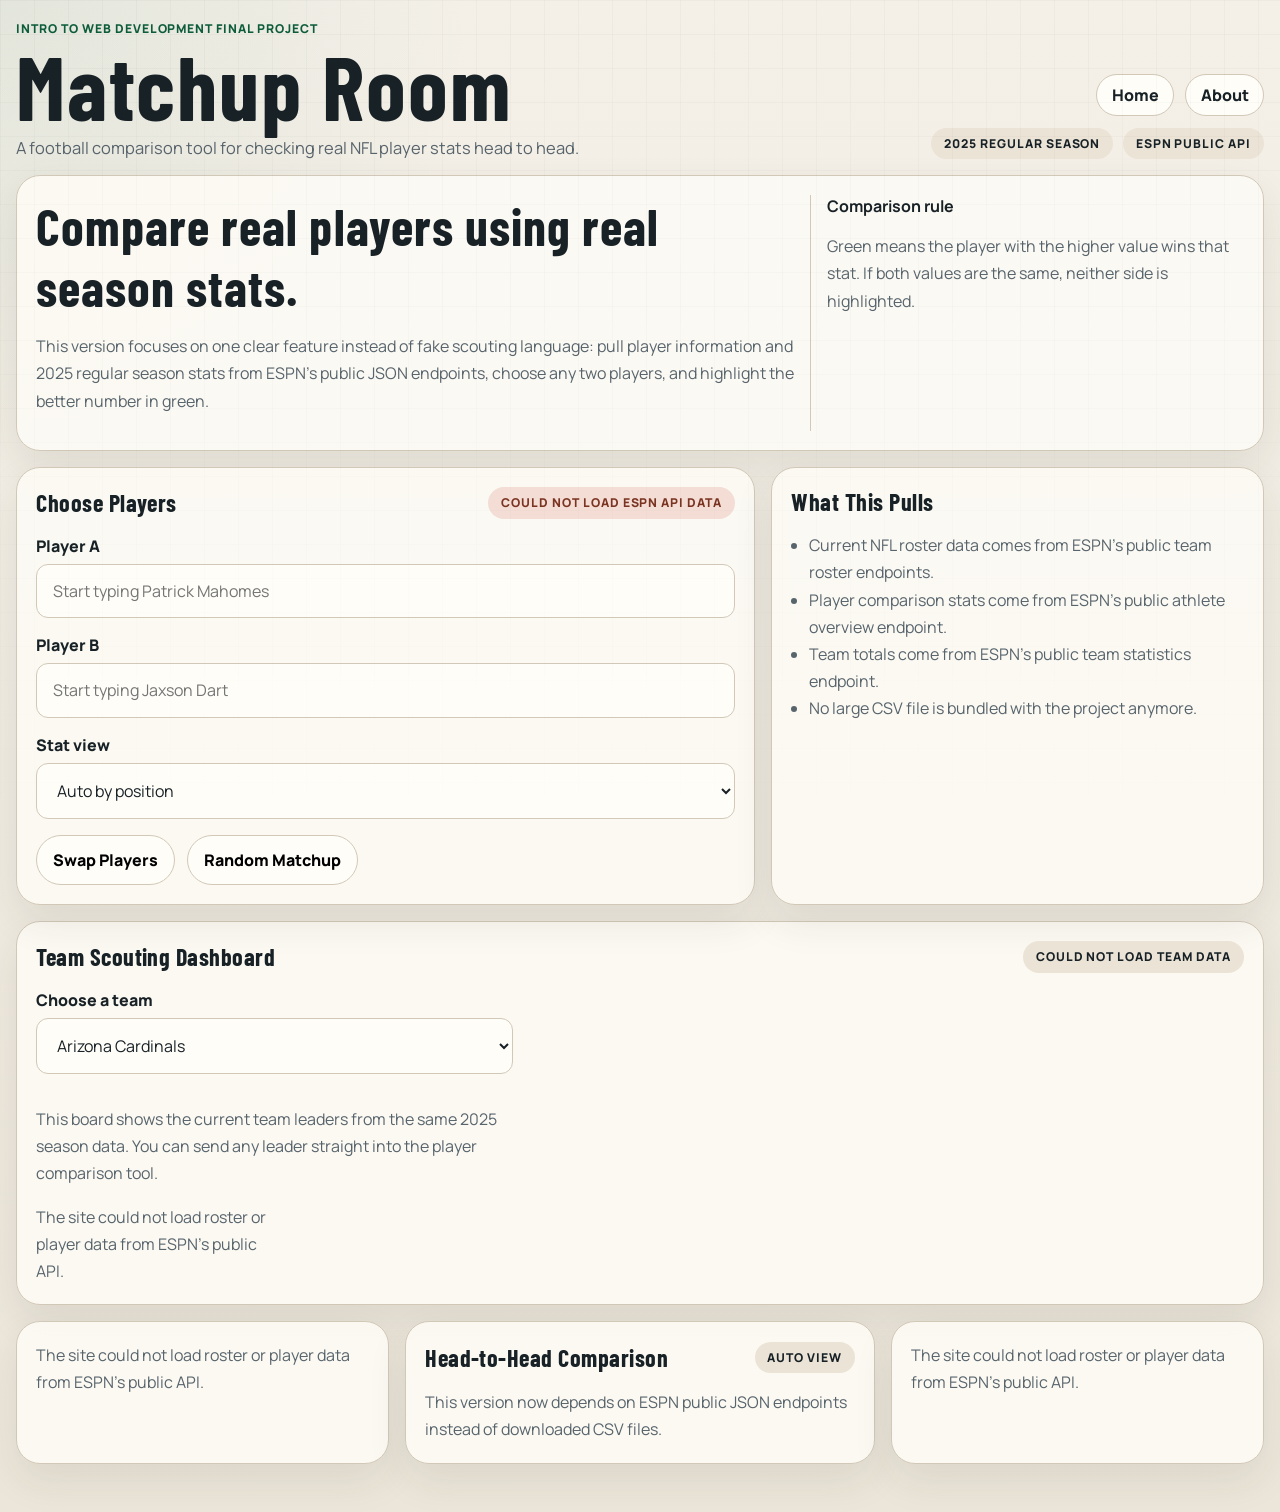
==== index.html @ 2b2e4fbb "Overhaul. Forgot to create repo intitially:" ====
<!DOCTYPE html>
<html lang="en">
  <head>
    <meta charset="UTF-8" />
    <meta name="viewport" content="width=device-width, initial-scale=1.0" />
    <title>Matchup Room | NFL Player Comparison</title>
    <meta
      name="description"
      content="Matchup Room is an NFL player comparison site that pulls real player data and season stats so users can run head-to-head comparisons."
    />
    <link rel="preconnect" href="https://fonts.googleapis.com" />
    <link rel="preconnect" href="https://fonts.gstatic.com" crossorigin />
    <link
      href="https://fonts.googleapis.com/css2?family=Barlow+Condensed:wght@500;600;700&family=Manrope:wght@400;500;700;800&display=swap"
      rel="stylesheet"
    />
    <link rel="stylesheet" href="style.css" />
  </head>
  <body>
    <div class="site-shell">
      <header class="site-header">
        <div>
          <p class="eyebrow">Intro to Web Development Final Project</p>
          <h1>Matchup Room</h1>
          <p class="subhead">
            A football comparison tool for checking real NFL player stats head to head.
          </p>
        </div>
        <div class="header-side">
          <nav class="site-nav" aria-label="Main navigation">
            <a href="index.html">Home</a>
            <a href="about.html">About</a>
          </nav>
          <div class="header-note">
            <span class="chip">2025 Regular Season</span>
            <span class="chip">ESPN public API</span>
          </div>
        </div>
      </header>

      <main>
        <section class="hero card">
          <div class="hero-copy">
            <h2>Compare real players using real season stats.</h2>
            <p>
              This version focuses on one clear feature instead of fake scouting language:
              pull player information and 2025 regular season stats from ESPN's public
              JSON endpoints, choose any two players, and highlight the better number in
              green.
            </p>
          </div>
          <div class="hero-rules">
            <strong>Comparison rule</strong>
            <p>
              Green means the player with the higher value wins that stat. If both values
              are the same, neither side is highlighted.
            </p>
          </div>
        </section>

        <section class="controls-grid">
          <article class="card control-card">
            <div class="section-topline">
              <h2>Choose Players</h2>
              <span id="load-status" class="status">Loading data...</span>
            </div>

            <div class="control-group">
              <label for="player-a-search">Player A</label>
              <input
                id="player-a-search"
                type="search"
                list="player-options"
                placeholder="Start typing Patrick Mahomes"
                autocomplete="off"
              />
            </div>

            <div class="control-group">
              <label for="player-b-search">Player B</label>
              <input
                id="player-b-search"
                type="search"
                list="player-options"
                placeholder="Start typing Jaxson Dart"
                autocomplete="off"
              />
            </div>

            <datalist id="player-options"></datalist>

            <div class="control-group">
              <label for="stat-view">Stat view</label>
              <select id="stat-view" aria-label="Choose which stats to compare">
                <option value="auto">Auto by position</option>
                <option value="passing">Passing</option>
                <option value="rushing">Rushing</option>
                <option value="receiving">Receiving</option>
                <option value="defense">Defense</option>
                <option value="all">All-around</option>
              </select>
            </div>

            <div class="control-actions">
              <button id="swap-button" type="button">Swap Players</button>
              <button id="random-button" type="button">Random Matchup</button>
            </div>
          </article>

          <article class="card source-card">
            <div class="section-topline">
              <h2>What This Pulls</h2>
            </div>
            <ul class="source-list">
              <li>Current NFL roster data comes from ESPN's public team roster endpoints.</li>
              <li>Player comparison stats come from ESPN's public athlete overview endpoint.</li>
              <li>Team totals come from ESPN's public team statistics endpoint.</li>
              <li>No large CSV file is bundled with the project anymore.</li>
            </ul>
          </article>
        </section>

        <section class="card team-dashboard">
          <div class="section-topline">
            <h2>Team Scouting Dashboard</h2>
            <span id="team-status" class="chip">Waiting for team data</span>
          </div>

          <div class="team-dashboard-layout">
            <div class="team-controls">
              <div class="control-group">
                <label for="team-select">Choose a team</label>
                <select id="team-select" aria-label="Choose a team to scout"></select>
              </div>

              <p class="team-note">
                This board shows the current team leaders from the same 2025 season data.
                You can send any leader straight into the player comparison tool.
              </p>

              <div id="team-summary" class="team-summary"></div>
            </div>

            <div id="team-leaders" class="team-leaders" aria-live="polite"></div>
          </div>
        </section>

        <section class="comparison-grid">
          <article class="card player-panel" id="player-a-panel"></article>
          <article class="card board-panel">
            <div class="section-topline">
              <h2 id="board-title">Head-to-Head Comparison</h2>
              <span id="board-mode" class="chip">Auto view</span>
            </div>
            <div id="comparison-table" class="comparison-table" aria-live="polite"></div>
          </article>
          <article class="card player-panel" id="player-b-panel"></article>
        </section>
      </main>
    </div>

    <script src="script.js"></script>
  </body>
</html>
---- style.css ----
:root {
  --bg: #f3efe4;
  --panel: #fcfaf4;
  --panel-strong: #f8f4eb;
  --border: #d2c8b8;
  --text: #172126;
  --muted: #58646c;
  --accent: #1f6f50;
  --accent-strong: #0d5c3a;
  --accent-soft: #d9f0e2;
  --loss-soft: #f3ddd5;
  --shadow: 0 16px 40px rgba(44, 41, 35, 0.09);
  --radius-lg: 24px;
  --radius-md: 18px;
  --radius-sm: 12px;
  --max-width: 1320px;
}

* {
  box-sizing: border-box;
}

body {
  margin: 0;
  min-height: 100vh;
  color: var(--text);
  font-family: "Manrope", sans-serif;
  background:
    radial-gradient(circle at top left, rgba(31, 111, 80, 0.08), transparent 24%),
    linear-gradient(180deg, #f4f0e8 0%, #ece6da 100%);
}

body::before {
  content: "";
  position: fixed;
  inset: 0;
  pointer-events: none;
  background-image:
    linear-gradient(rgba(23, 33, 38, 0.04) 1px, transparent 1px),
    linear-gradient(90deg, rgba(23, 33, 38, 0.04) 1px, transparent 1px);
  background-size: 34px 34px;
  mask-image: linear-gradient(180deg, rgba(0, 0, 0, 0.72), transparent 95%);
}

.site-shell {
  width: min(var(--max-width), calc(100% - 2rem));
  margin: 0 auto;
  padding: 1.25rem 0 3rem;
}

.site-header {
  display: flex;
  justify-content: space-between;
  gap: 1rem;
  align-items: end;
  margin-bottom: 1rem;
}

.header-side {
  display: grid;
  justify-items: end;
  gap: 0.75rem;
}

.site-nav {
  display: flex;
  gap: 0.7rem;
  flex-wrap: wrap;
}

.site-nav a {
  color: var(--text);
  text-decoration: none;
  font-weight: 800;
  padding: 0.55rem 0.9rem;
  border: 1px solid var(--border);
  border-radius: 999px;
  background: #fffdf8;
}

.site-nav a:hover,
.site-nav a:focus {
  background: #f7f1e7;
}

.eyebrow,
.chip,
.status,
.player-meta,
.data-note,
.stat-key {
  text-transform: uppercase;
  letter-spacing: 0.08em;
  font-size: 0.76rem;
}

.eyebrow {
  margin: 0 0 0.5rem;
  color: var(--accent-strong);
  font-weight: 800;
}

h1,
h2,
h3 {
  margin: 0;
  font-family: "Barlow Condensed", sans-serif;
  letter-spacing: 0.02em;
}

h1 {
  font-size: clamp(3rem, 7vw, 5.6rem);
  line-height: 0.9;
}

.subhead {
  margin: 0.65rem 0 0;
  color: var(--muted);
  max-width: 40rem;
  font-size: 1.03rem;
}

.header-note {
  display: flex;
  flex-wrap: wrap;
  gap: 0.6rem;
}

.chip,
.status {
  display: inline-flex;
  align-items: center;
  border-radius: 999px;
  padding: 0.45rem 0.8rem;
  background: #ebe3d6;
  color: var(--text);
  font-weight: 800;
}

.status.ready {
  background: var(--accent-soft);
  color: var(--accent-strong);
}

.status.error {
  background: var(--loss-soft);
  color: #7b3422;
}

.card {
  background: rgba(252, 250, 244, 0.95);
  border: 1px solid var(--border);
  border-radius: var(--radius-lg);
  box-shadow: var(--shadow);
}

.hero,
.controls-grid,
.comparison-grid,
.team-dashboard-layout,
.team-leaders {
  display: grid;
  gap: 1rem;
}

.hero {
  grid-template-columns: 1.4fr 0.8fr;
  padding: 1.2rem;
  margin-bottom: 1rem;
}

.hero h2 {
  font-size: clamp(2rem, 4vw, 3.2rem);
  margin-bottom: 0.6rem;
}

.hero p,
.source-list,
.bio,
.empty-state {
  line-height: 1.7;
  color: var(--muted);
}

.hero-rules {
  border-left: 1px solid var(--border);
  padding-left: 1rem;
}

.controls-grid {
  grid-template-columns: 1.2fr 0.8fr;
  margin-bottom: 1rem;
}

.team-dashboard {
  padding: 1.2rem;
  margin-bottom: 1rem;
}

.about-layout {
  display: grid;
  gap: 1rem;
}

.about-card {
  padding: 1.2rem;
}

.about-card h2 {
  margin-bottom: 0.6rem;
}

.about-card p {
  margin-top: 0;
  line-height: 1.7;
  color: var(--muted);
}

.team-dashboard-layout {
  grid-template-columns: 0.8fr 1.2fr;
  align-items: start;
}

.team-controls {
  display: grid;
  gap: 1rem;
}

.team-note {
  margin: 0;
  color: var(--muted);
  line-height: 1.7;
}

.team-summary {
  display: grid;
  grid-template-columns: repeat(2, 1fr);
  gap: 0.75rem;
}

.team-leaders {
  grid-template-columns: repeat(2, 1fr);
}

.leader-card {
  padding: 1rem;
  border-radius: var(--radius-md);
  background: #fffdf8;
  border: 1px solid var(--border);
}

.leader-card h3 {
  font-size: 1.75rem;
  line-height: 0.95;
  margin-bottom: 0.35rem;
}

.leader-label {
  color: var(--accent-strong);
  font-weight: 800;
  margin-bottom: 0.35rem;
}

.leader-value {
  display: inline-flex;
  margin-top: 0.8rem;
  margin-bottom: 0.8rem;
  padding: 0.45rem 0.75rem;
  border-radius: 999px;
  background: var(--accent-soft);
  color: var(--accent-strong);
  font-weight: 800;
}

.leader-actions {
  display: flex;
  gap: 0.6rem;
  flex-wrap: wrap;
}

.control-card,
.source-card,
.player-panel,
.board-panel {
  padding: 1.2rem;
}

.section-topline {
  display: flex;
  justify-content: space-between;
  gap: 1rem;
  align-items: center;
  margin-bottom: 1rem;
}

.control-group {
  margin-bottom: 1rem;
}

label {
  display: block;
  margin-bottom: 0.45rem;
  font-weight: 800;
}

input,
select,
button {
  font: inherit;
}

input,
select {
  width: 100%;
  padding: 0.95rem 1rem;
  border: 1px solid var(--border);
  border-radius: var(--radius-sm);
  background: #fffdf8;
  color: var(--text);
}

input:focus,
select:focus,
button:focus {
  outline: 2px solid rgba(31, 111, 80, 0.26);
  outline-offset: 2px;
}

.control-actions {
  display: flex;
  gap: 0.75rem;
}

button {
  border: 1px solid var(--border);
  border-radius: 999px;
  padding: 0.8rem 1rem;
  background: #fffdf8;
  cursor: pointer;
  font-weight: 800;
  transition: transform 150ms ease, background 150ms ease;
}

button:hover {
  transform: translateY(-1px);
  background: #f7f1e7;
}

.source-list {
  margin: 0;
  padding-left: 1.1rem;
}

.comparison-grid {
  grid-template-columns: 0.92fr 1.16fr 0.92fr;
}

.player-panel {
  display: grid;
  gap: 1rem;
  align-content: start;
}

.player-card-top {
  display: flex;
  justify-content: space-between;
  gap: 1rem;
  align-items: start;
}

.headshot {
  width: 84px;
  height: 84px;
  object-fit: cover;
  border-radius: 18px;
  background: #e8e2d8;
  border: 1px solid var(--border);
}

.player-panel h3 {
  font-size: 2rem;
  line-height: 0.95;
}

.player-meta {
  color: var(--accent-strong);
  font-weight: 800;
  margin-bottom: 0.45rem;
}

.bio {
  margin: 0;
}

.mini-grid {
  display: grid;
  grid-template-columns: repeat(2, 1fr);
  gap: 0.75rem;
}

.mini-stat {
  padding: 0.8rem;
  border-radius: var(--radius-sm);
  background: var(--panel-strong);
  border: 1px solid var(--border);
}

.mini-stat strong {
  display: block;
  margin-top: 0.25rem;
  font-size: 1.2rem;
}

.board-panel {
  overflow: hidden;
}

.comparison-table {
  display: grid;
  gap: 0.55rem;
}

.comparison-row,
.comparison-head {
  display: grid;
  grid-template-columns: 1fr 0.92fr 1fr;
  gap: 0.75rem;
  align-items: center;
}

.comparison-head {
  font-size: 0.82rem;
  color: var(--muted);
  font-weight: 800;
}

.comparison-row {
  padding: 0.7rem;
  border: 1px solid var(--border);
  border-radius: 14px;
  background: #fffdf8;
}

.value-box,
.label-box {
  padding: 0.8rem;
  border-radius: 12px;
  min-height: 68px;
  display: grid;
  align-content: center;
}

.label-box {
  text-align: center;
  background: #f4eee2;
}

.value-box {
  background: #f8f4eb;
  border: 1px solid #ebe1d0;
}

.value-box.win {
  background: var(--accent-soft);
  border-color: #a6d5bc;
}

.value-box.loss {
  background: #f7f2ea;
}

.value-box strong,
.label-box strong {
  display: block;
  font-size: 1.35rem;
}

.value-box span,
.label-box span {
  color: var(--muted);
  font-size: 0.9rem;
}

.empty-state {
  margin: 0;
}

@media (max-width: 1080px) {
  .hero,
  .controls-grid,
  .comparison-grid,
  .team-dashboard-layout {
    grid-template-columns: 1fr;
  }

  .hero-rules {
    border-left: 0;
    border-top: 1px solid var(--border);
    padding-left: 0;
    padding-top: 1rem;
  }
}

@media (max-width: 640px) {
  .site-shell {
    width: min(100% - 1rem, var(--max-width));
  }

  .site-header,
  .header-side,
  .section-topline,
  .control-actions,
  .leader-actions,
  .comparison-head,
  .comparison-row,
  .player-card-top {
    display: block;
  }

  .comparison-head {
    margin-bottom: 0.5rem;
  }

  .comparison-head > div,
  .comparison-row > div {
    margin-bottom: 0.55rem;
  }

  .team-summary,
  .team-leaders {
    grid-template-columns: 1fr;
  }
}
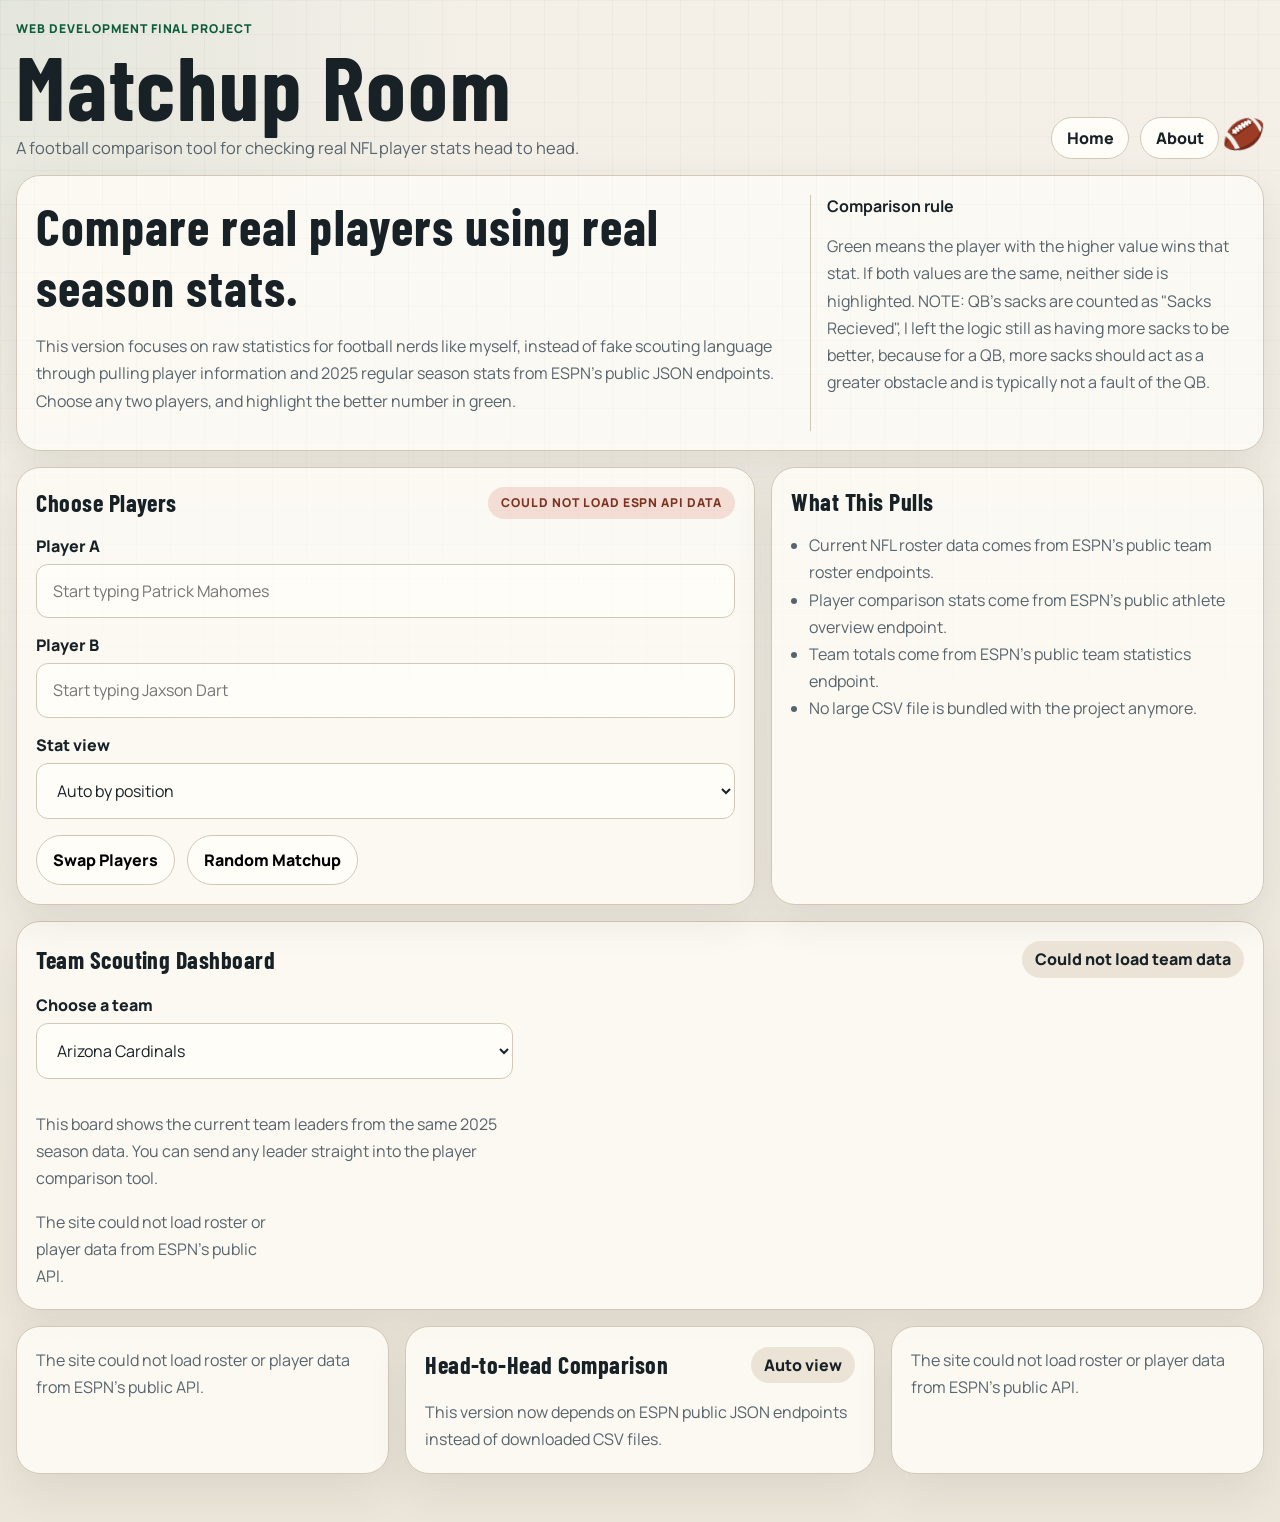
==== commit b5351853: "Working on language and polishing" ====
--- a/index.html
+++ b/index.html
@@ -20,7 +20,7 @@
     <div class="site-shell">
       <header class="site-header">
         <div>
-          <p class="eyebrow">Intro to Web Development Final Project</p>
+          <p class="eyebrow">Web Development Final Project</p>
           <h1>Matchup Room</h1>
           <p class="subhead">
             A football comparison tool for checking real NFL player stats head to head.
@@ -31,10 +31,7 @@
             <a href="index.html">Home</a>
             <a href="about.html">About</a>
           </nav>
-          <div class="header-note">
-            <span class="chip">2025 Regular Season</span>
-            <span class="chip">ESPN public API</span>
-          </div>
+          <span class="header-football" aria-hidden="true">🏈</span>
         </div>
       </header>
 
@@ -43,9 +40,9 @@
           <div class="hero-copy">
             <h2>Compare real players using real season stats.</h2>
             <p>
-              This version focuses on one clear feature instead of fake scouting language:
-              pull player information and 2025 regular season stats from ESPN's public
-              JSON endpoints, choose any two players, and highlight the better number in
+              This version focuses on raw statistics for football nerds like myself, instead of fake scouting language through
+              pulling player information and 2025 regular season stats from ESPN's public
+              JSON endpoints. Choose any two players, and highlight the better number in
               green.
             </p>
           </div>
@@ -53,7 +50,7 @@
             <strong>Comparison rule</strong>
             <p>
               Green means the player with the higher value wins that stat. If both values
-              are the same, neither side is highlighted.
+              are the same, neither side is highlighted. NOTE: QB's sacks are counted as "Sacks Recieved", I left the logic still as having more sacks to be better, because for a QB, more sacks should act as a greater obstacle and is typically not a fault of the QB.
             </p>
           </div>
         </section>
--- a/style.css
+++ b/style.css
@@ -60,6 +60,17 @@
   display: grid;
   justify-items: end;
   gap: 0.75rem;
+  position: relative;
+  padding-right: 2.8rem;
+}
+
+.header-football {
+  position: absolute;
+  top: 0;
+  right: 0;
+  font-size: 2rem;
+  line-height: 1;
+  transform: rotate(12deg);
 }
 
 .site-nav {
@@ -84,7 +95,6 @@
 }
 
 .eyebrow,
-.chip,
 .status,
 .player-meta,
 .data-note,
@@ -504,6 +514,16 @@
 @media (max-width: 640px) {
   .site-shell {
     width: min(100% - 1rem, var(--max-width));
+  }
+
+  .header-side {
+    padding-right: 0;
+  }
+
+  .header-football {
+    position: static;
+    display: inline-block;
+    margin-top: 0.5rem;
   }
 
   .site-header,
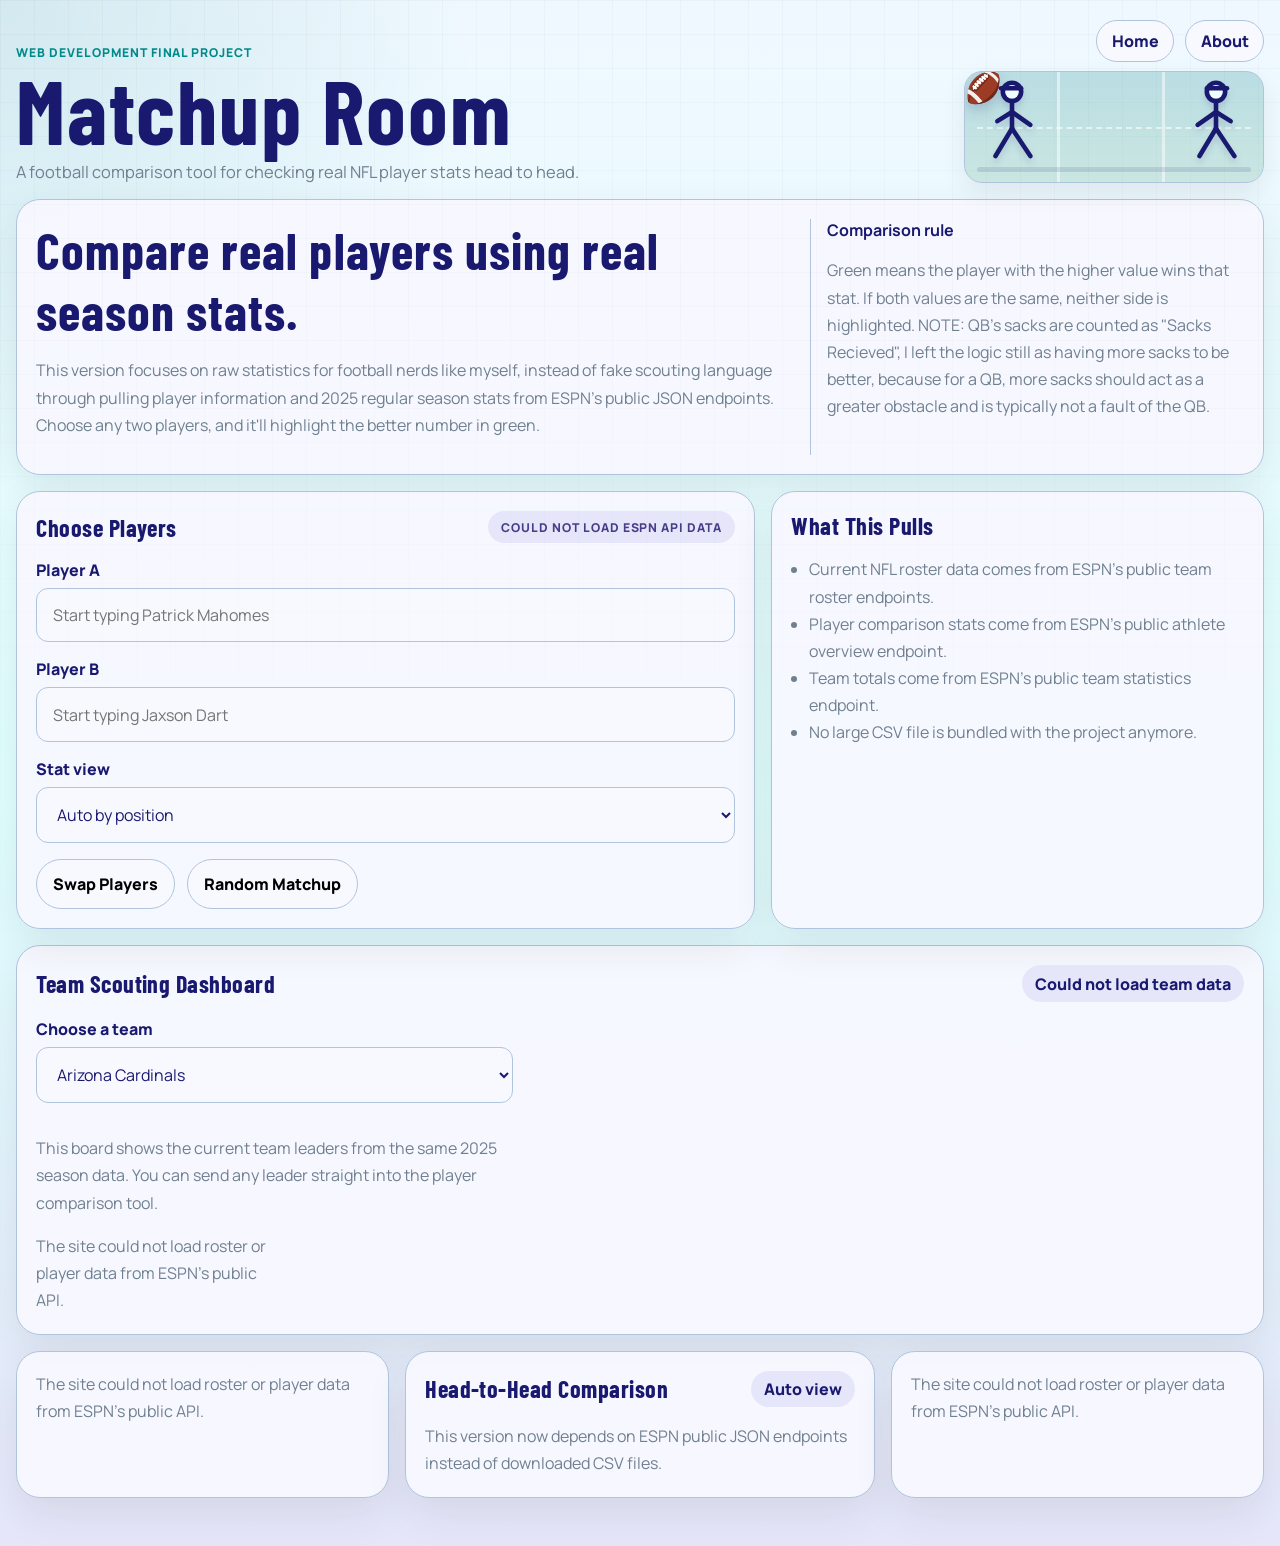
==== commit 1ccbe796: "feat: stick figure pass" ====
--- a/index.html
+++ b/index.html
@@ -31,7 +31,27 @@
             <a href="index.html">Home</a>
             <a href="about.html">About</a>
           </nav>
-          <span class="header-football" aria-hidden="true">🏈</span>
+          <div class="passing-scene" aria-hidden="true">
+            <svg class="stick-person stick-person-left" viewBox="0 0 64 96">
+              <circle cx="32" cy="14" r="10"></circle>
+              <path d="M32 24v30"></path>
+              <path d="M32 36l20 14"></path>
+              <path d="M32 36l-16 10"></path>
+              <path d="M32 54l-18 30"></path>
+              <path d="M32 54l20 30"></path>
+              <path d="M20 10h22"></path>
+            </svg>
+            <span class="header-football">🏈</span>
+            <svg class="stick-person stick-person-right" viewBox="0 0 64 96">
+              <circle cx="32" cy="14" r="10"></circle>
+              <path d="M32 24v30"></path>
+              <path d="M32 36l-20 14"></path>
+              <path d="M32 36l16 10"></path>
+              <path d="M32 54l-18 30"></path>
+              <path d="M32 54l20 30"></path>
+              <path d="M22 10h22"></path>
+            </svg>
+          </div>
         </div>
       </header>
 
@@ -42,7 +62,7 @@
             <p>
               This version focuses on raw statistics for football nerds like myself, instead of fake scouting language through
               pulling player information and 2025 regular season stats from ESPN's public
-              JSON endpoints. Choose any two players, and highlight the better number in
+              JSON endpoints. Choose any two players, and it'll highlight the better number in
               green.
             </p>
           </div>
--- a/style.css
+++ b/style.css
@@ -1,14 +1,14 @@
 :root {
-  --bg: #f3efe4;
-  --panel: #fcfaf4;
-  --panel-strong: #f8f4eb;
-  --border: #d2c8b8;
-  --text: #172126;
-  --muted: #58646c;
-  --accent: #1f6f50;
-  --accent-strong: #0d5c3a;
-  --accent-soft: #d9f0e2;
-  --loss-soft: #f3ddd5;
+  --bg: aliceblue;
+  --panel: ghostwhite;
+  --panel-strong: azure;
+  --border: lightsteelblue;
+  --text: midnightblue;
+  --muted: slategray;
+  --accent: teal;
+  --accent-strong: darkcyan;
+  --accent-soft: mintcream;
+  --loss-soft: lavender;
   --shadow: 0 16px 40px rgba(44, 41, 35, 0.09);
   --radius-lg: 24px;
   --radius-md: 18px;
@@ -26,8 +26,8 @@
   color: var(--text);
   font-family: "Manrope", sans-serif;
   background:
-    radial-gradient(circle at top left, rgba(31, 111, 80, 0.08), transparent 24%),
-    linear-gradient(180deg, #f4f0e8 0%, #ece6da 100%);
+    radial-gradient(circle at top left, rgba(0, 128, 128, 0.12), transparent 24%),
+    linear-gradient(180deg, aliceblue 0%, lightcyan 52%, lavender 100%);
 }
 
 body::before {
@@ -59,18 +59,93 @@
 .header-side {
   display: grid;
   justify-items: end;
-  gap: 0.75rem;
+  gap: 0.6rem;
+  min-width: min(34vw, 300px);
   position: relative;
-  padding-right: 2.8rem;
 }
 
 .header-football {
   position: absolute;
+  left: 0;
   top: 0;
-  right: 0;
-  font-size: 2rem;
+  z-index: 2;
+  font-size: 1.85rem;
   line-height: 1;
-  transform: rotate(12deg);
+  filter: drop-shadow(0 6px 7px rgba(25, 25, 112, 0.2));
+  transform-origin: center;
+  animation: football-pass 2.4s ease-in-out infinite;
+}
+
+.passing-scene {
+  position: relative;
+  width: min(100%, 300px);
+  min-width: 230px;
+  height: 112px;
+  overflow: hidden;
+  border: 1px solid var(--border);
+  border-radius: var(--radius-md);
+  background:
+    linear-gradient(90deg, transparent 31%, rgba(255, 255, 255, 0.5) 31% 32%, transparent 32% 66%, rgba(255, 255, 255, 0.5) 66% 67%, transparent 67%),
+    linear-gradient(180deg, rgba(0, 128, 128, 0.22), rgba(46, 139, 87, 0.18));
+  box-shadow: 0 10px 24px rgba(44, 41, 35, 0.08);
+}
+
+.passing-scene::before,
+.passing-scene::after {
+  content: "";
+  position: absolute;
+  left: 0.75rem;
+  right: 0.75rem;
+  pointer-events: none;
+}
+
+.passing-scene::before {
+  top: 50%;
+  border-top: 2px dashed rgba(255, 255, 255, 0.56);
+}
+
+.passing-scene::after {
+  bottom: 0.65rem;
+  height: 5px;
+  border-radius: 999px;
+  background: rgba(25, 25, 112, 0.12);
+}
+
+.stick-person {
+  position: absolute;
+  bottom: 0.95rem;
+  z-index: 1;
+  width: 72px;
+  height: 88px;
+  fill: none;
+  stroke: var(--text);
+  stroke-width: 5;
+  stroke-linecap: round;
+  stroke-linejoin: round;
+  filter: drop-shadow(0 5px 3px rgba(25, 25, 112, 0.14));
+}
+
+.stick-person circle {
+  fill: azure;
+}
+
+.stick-person-left {
+  left: 0.7rem;
+}
+
+.stick-person-right {
+  right: 0.7rem;
+}
+
+@keyframes football-pass {
+  0%,
+  100% {
+    transform: translate(72px, 55px) rotate(-18deg);
+  }
+
+  50% {
+    transform: translate(195px, 28px) rotate(205deg);
+  }
 }
 
 .site-nav {
@@ -86,12 +161,12 @@
   padding: 0.55rem 0.9rem;
   border: 1px solid var(--border);
   border-radius: 999px;
-  background: #fffdf8;
+  background: ghostwhite;
 }
 
 .site-nav a:hover,
 .site-nav a:focus {
-  background: #f7f1e7;
+  background: azure;
 }
 
 .eyebrow,
@@ -142,7 +217,7 @@
   align-items: center;
   border-radius: 999px;
   padding: 0.45rem 0.8rem;
-  background: #ebe3d6;
+  background: lavender;
   color: var(--text);
   font-weight: 800;
 }
@@ -154,11 +229,11 @@
 
 .status.error {
   background: var(--loss-soft);
-  color: #7b3422;
+  color: darkslateblue;
 }
 
 .card {
-  background: rgba(252, 250, 244, 0.95);
+  background: rgba(248, 248, 255, 0.95);
   border: 1px solid var(--border);
   border-radius: var(--radius-lg);
   box-shadow: var(--shadow);
@@ -255,7 +330,7 @@
 .leader-card {
   padding: 1rem;
   border-radius: var(--radius-md);
-  background: #fffdf8;
+  background: ghostwhite;
   border: 1px solid var(--border);
 }
 
@@ -325,14 +400,14 @@
   padding: 0.95rem 1rem;
   border: 1px solid var(--border);
   border-radius: var(--radius-sm);
-  background: #fffdf8;
+  background: ghostwhite;
   color: var(--text);
 }
 
 input:focus,
 select:focus,
 button:focus {
-  outline: 2px solid rgba(31, 111, 80, 0.26);
+  outline: 2px solid rgba(0, 128, 128, 0.28);
   outline-offset: 2px;
 }
 
@@ -345,7 +420,7 @@
   border: 1px solid var(--border);
   border-radius: 999px;
   padding: 0.8rem 1rem;
-  background: #fffdf8;
+  background: ghostwhite;
   cursor: pointer;
   font-weight: 800;
   transition: transform 150ms ease, background 150ms ease;
@@ -353,7 +428,7 @@
 
 button:hover {
   transform: translateY(-1px);
-  background: #f7f1e7;
+  background: azure;
 }
 
 .source-list {
@@ -383,7 +458,7 @@
   height: 84px;
   object-fit: cover;
   border-radius: 18px;
-  background: #e8e2d8;
+  background: lightsteelblue;
   border: 1px solid var(--border);
 }
 
@@ -400,6 +475,18 @@
 
 .bio {
   margin: 0;
+}
+
+.player-logo-bottom {
+  display: flex;
+  justify-content: center;
+  padding-top: 0.5rem;
+}
+
+.team-logo {
+  width: 140px;
+  height: auto;
+  opacity: 0.16;
 }
 
 .mini-grid {
@@ -448,7 +535,7 @@
   padding: 0.7rem;
   border: 1px solid var(--border);
   border-radius: 14px;
-  background: #fffdf8;
+  background: ghostwhite;
 }
 
 .value-box,
@@ -462,21 +549,22 @@
 
 .label-box {
   text-align: center;
-  background: #f4eee2;
+  background: aliceblue;
 }
 
 .value-box {
-  background: #f8f4eb;
-  border: 1px solid #ebe1d0;
+  background: azure;
+  border: 1px solid lightsteelblue;
 }
 
 .value-box.win {
-  background: var(--accent-soft);
-  border-color: #a6d5bc;
+  background: seagreen;
+  border-color: darkgreen;
+  color: white;
 }
 
 .value-box.loss {
-  background: #f7f2ea;
+  background: lavender;
 }
 
 .value-box strong,
@@ -489,6 +577,10 @@
 .label-box span {
   color: var(--muted);
   font-size: 0.9rem;
+}
+
+.value-box.win span {
+  color: honeydew;
 }
 
 .empty-state {
@@ -517,13 +609,14 @@
   }
 
   .header-side {
-    padding-right: 0;
-  }
-
-  .header-football {
-    position: static;
-    display: inline-block;
-    margin-top: 0.5rem;
+    min-width: 0;
+    margin-top: 1rem;
+  }
+
+  .passing-scene {
+    width: min(100%, 300px);
+    min-width: 0;
+    margin-top: 0.75rem;
   }
 
   .site-header,
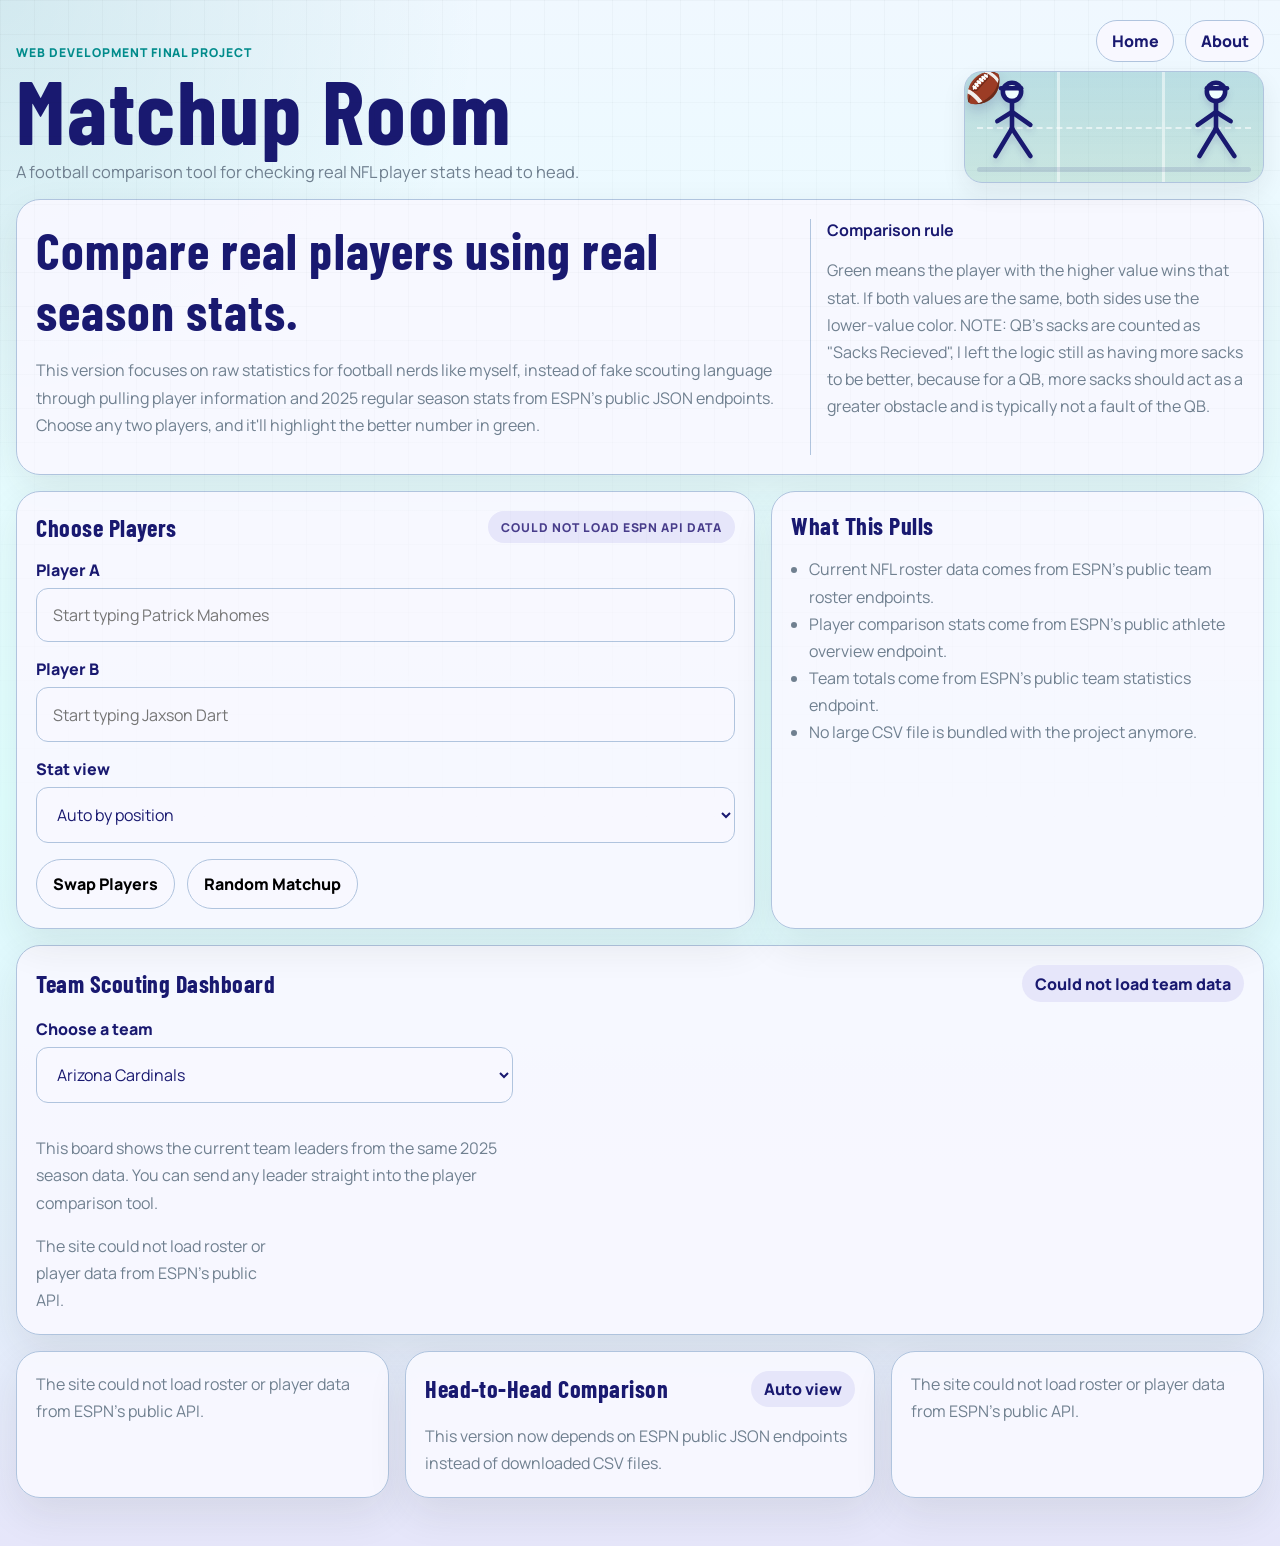
==== commit 56fb6343: "When both values are equal color is now navy instead of green" ====
--- a/index.html
+++ b/index.html
@@ -70,7 +70,7 @@
             <strong>Comparison rule</strong>
             <p>
               Green means the player with the higher value wins that stat. If both values
-              are the same, neither side is highlighted. NOTE: QB's sacks are counted as "Sacks Recieved", I left the logic still as having more sacks to be better, because for a QB, more sacks should act as a greater obstacle and is typically not a fault of the QB.
+              are the same, both sides use the lower-value color. NOTE: QB's sacks are counted as "Sacks Recieved", I left the logic still as having more sacks to be better, because for a QB, more sacks should act as a greater obstacle and is typically not a fault of the QB.
             </p>
           </div>
         </section>
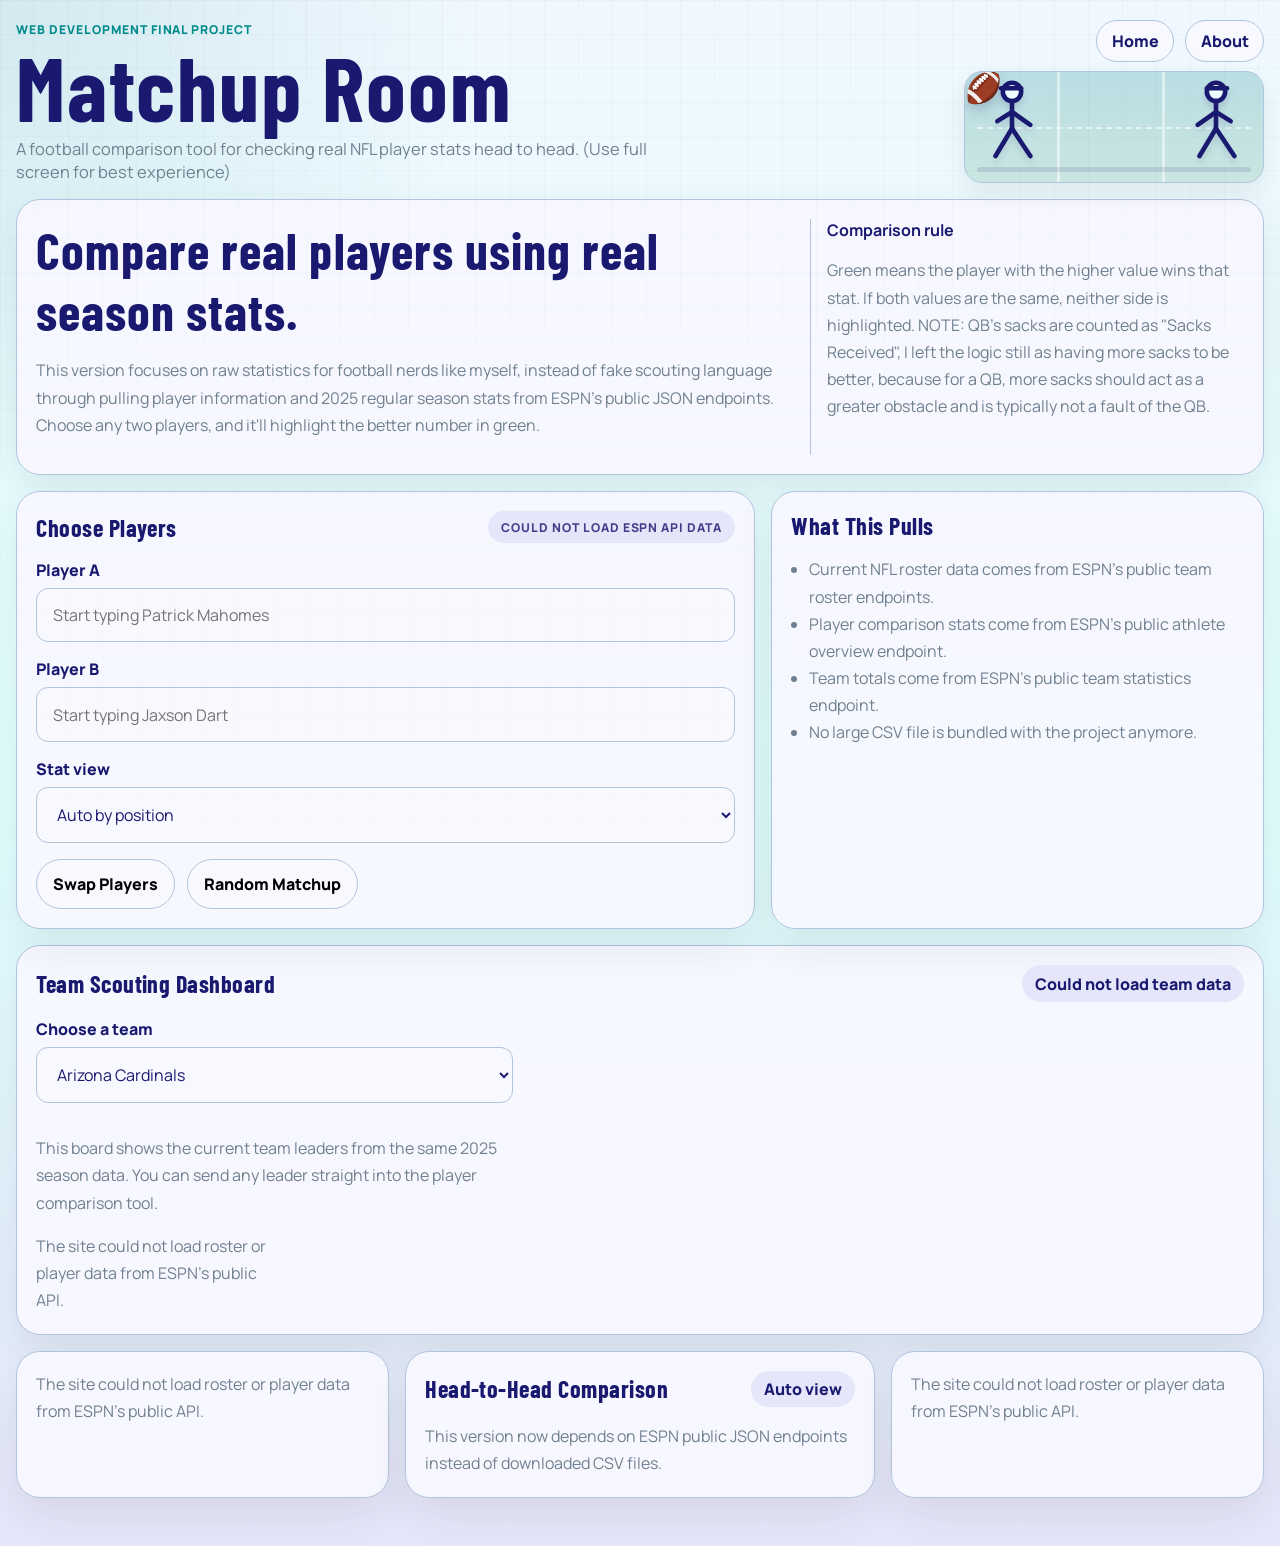
==== commit 3b295754: "Final touches; spelling errors" ====
--- a/index.html
+++ b/index.html
@@ -23,7 +23,7 @@
           <p class="eyebrow">Web Development Final Project</p>
           <h1>Matchup Room</h1>
           <p class="subhead">
-            A football comparison tool for checking real NFL player stats head to head.
+            A football comparison tool for checking real NFL player stats head to head. (Use full screen for best experience)
           </p>
         </div>
         <div class="header-side">
@@ -70,7 +70,7 @@
             <strong>Comparison rule</strong>
             <p>
               Green means the player with the higher value wins that stat. If both values
-              are the same, both sides use the lower-value color. NOTE: QB's sacks are counted as "Sacks Recieved", I left the logic still as having more sacks to be better, because for a QB, more sacks should act as a greater obstacle and is typically not a fault of the QB.
+              are the same, neither side is highlighted. NOTE: QB's sacks are counted as "Sacks Received", I left the logic still as having more sacks to be better, because for a QB, more sacks should act as a greater obstacle and is typically not a fault of the QB.
             </p>
           </div>
         </section>
